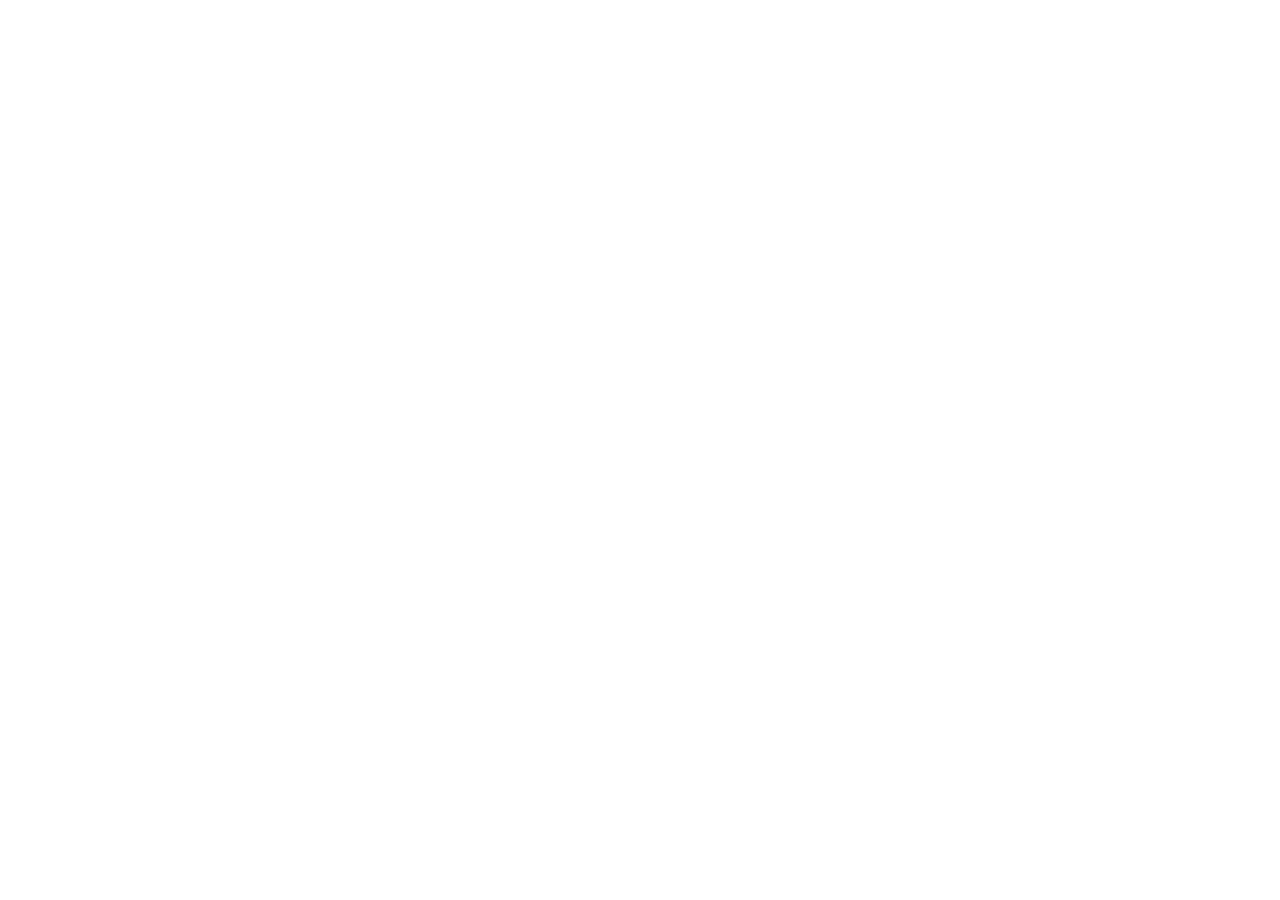
==== index.html @ 92afe6fb "Task Done" ====
<!DOCTYPE html>
<html lang="en">
<head>
     <meta charset="UTF-8">
     <meta name="viewport" content="width=device-width, initial-scale=1.0">
     <title>Document</title>
     <link rel="stylesheet" href="style.css">
</head>
<body>
          
     <script src="./app.js"></script>
</body>
</html>
---- style.css ----
*{
     margin: 0;
     padding: 0;
     box-sizing: border-box;
}
html, body{
     width: 100%;
     height: 100vh;
}
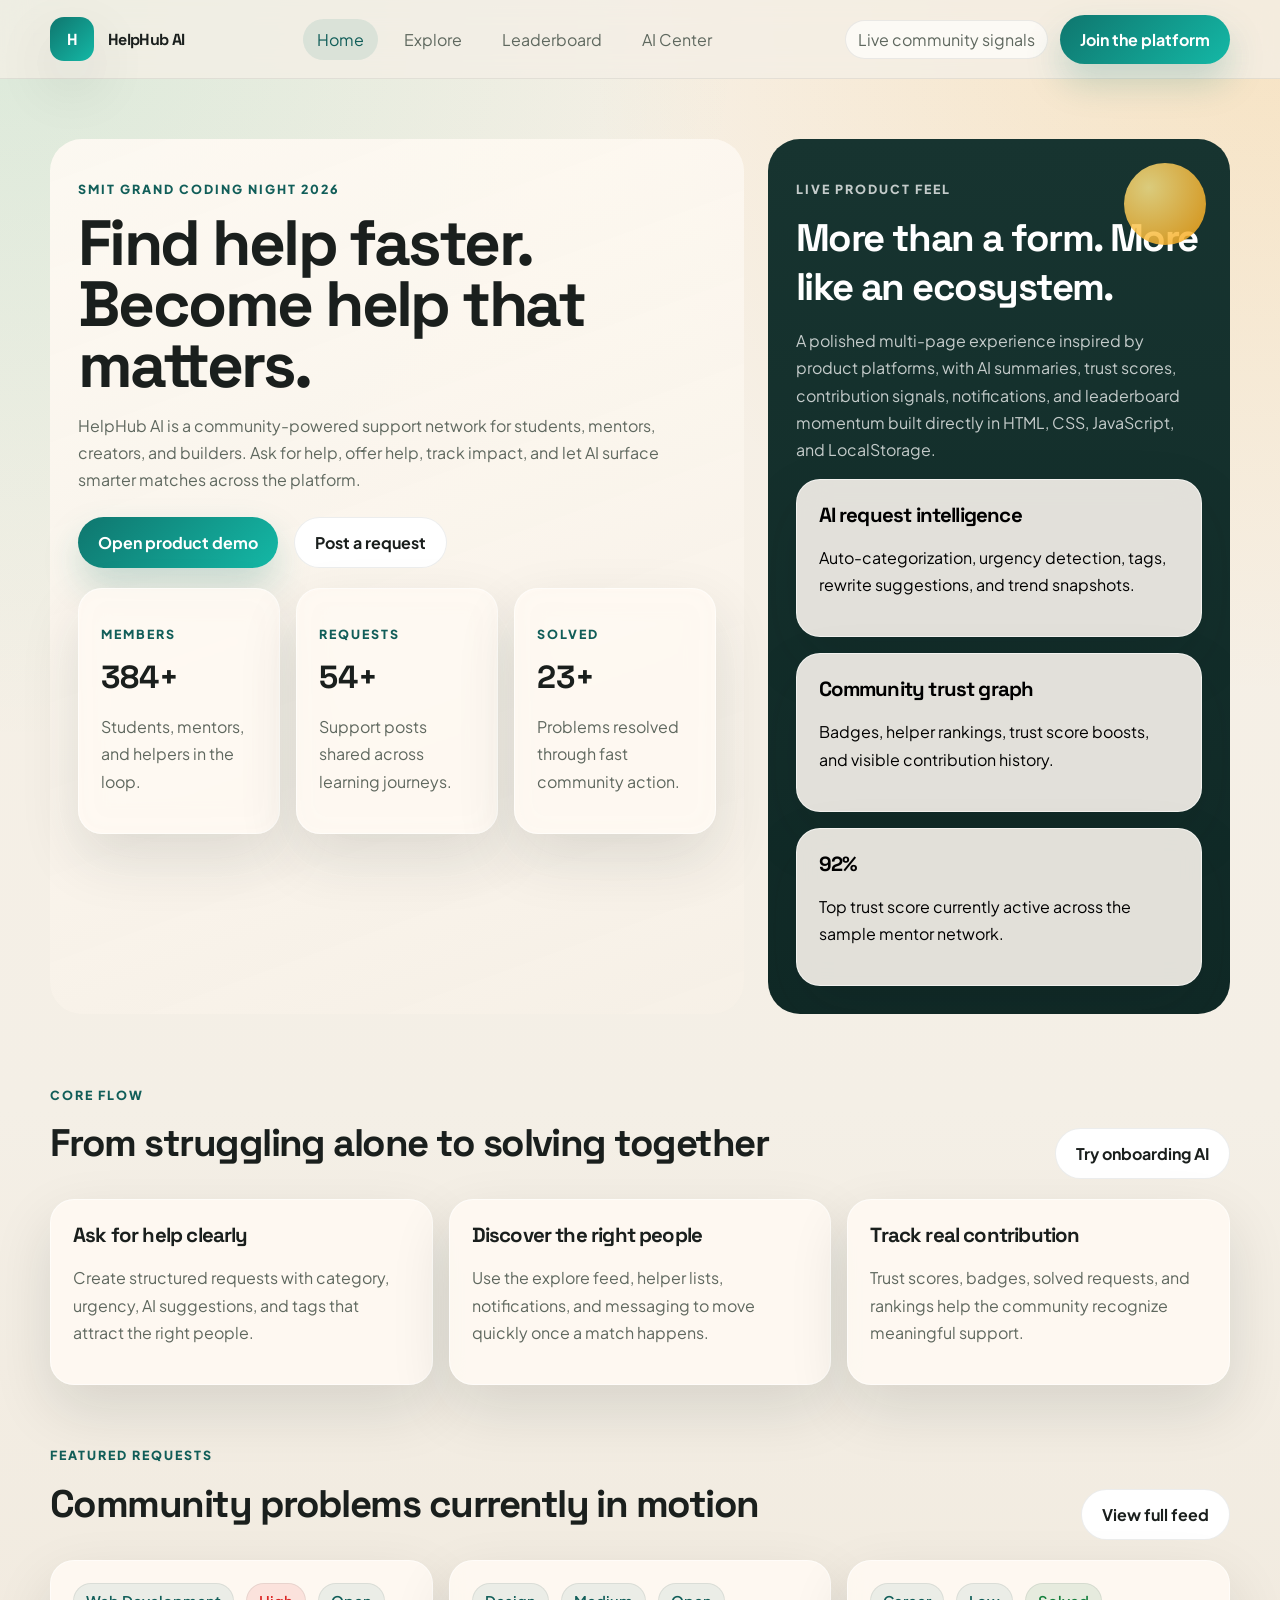
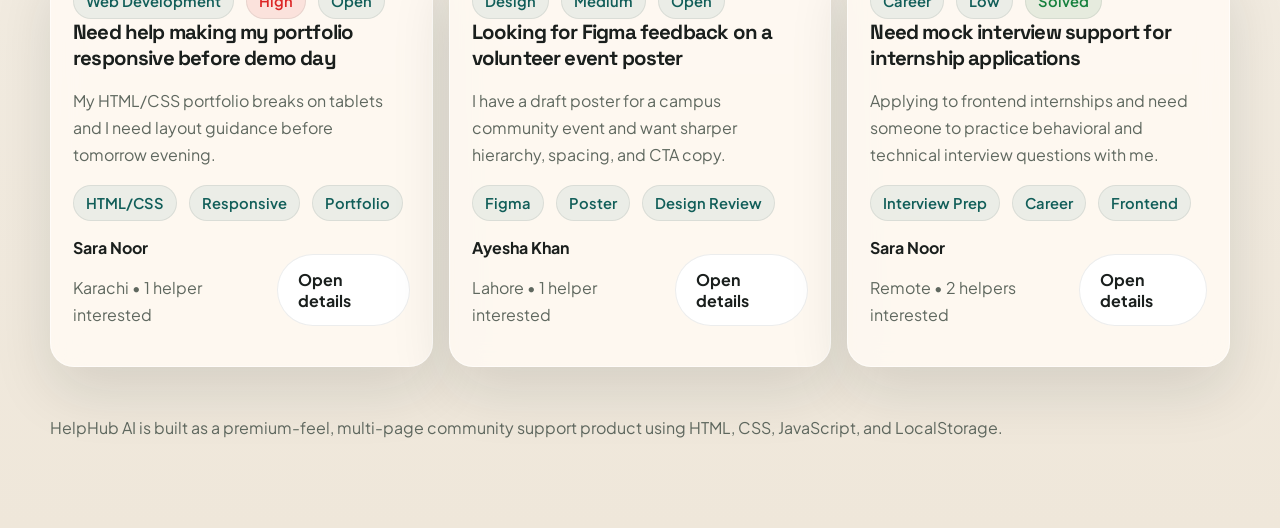
==== commit df6b1ad2: "Task Done" ====
--- a/index.html
+++ b/index.html
@@ -1,13 +1,871 @@
-<!DOCTYPE html>
 <html lang="en">
+
 <head>
      <meta charset="UTF-8">
      <meta name="viewport" content="width=device-width, initial-scale=1.0">
-     <title>Document</title>
-     <link rel="stylesheet" href="style.css">
+     <title>HelpHub AI | Community Support Platform</title>
+     <link rel="preconnect" href="https://fonts.googleapis.com">
+     <link rel="preconnect" href="https://fonts.gstatic.com" crossorigin="">
+     <link href="https://fonts.googleapis.com/css2?family=Plus+Jakarta+Sans:wght@400;500;600;700;800&amp;family=Space+Grotesk:wght@500;700&amp;display=swap"
+          rel="stylesheet">
+     <link rel="stylesheet" href="./style.css">
+     <style>
+          ._button_10caf_25 {
+               border-radius: 8px;
+               border: unset;
+               cursor: pointer;
+               transition: .3s
+          }
+
+          ._button_10caf_25:disabled {
+               opacity: .3;
+               cursor: not-allowed
+          }
+
+          ._button_default_10caf_35 {
+               background: transparent;
+               color: #43434e
+          }
+
+          ._button_default_10caf_35:hover {
+               background: #f3f4f7
+          }
+
+          ._button_default_10caf_35:active {
+               background: #8e8e8e
+          }
+
+          ._button_default_10caf_35 ._svg_10caf_45 * {
+               fill: #43434e
+          }
+
+          ._button_primary_10caf_48 {
+               background: #007eff;
+               color: #fff
+          }
+
+          ._button_primary_10caf_48:hover {
+               background: #3398ff
+          }
+
+          ._button_primary_10caf_48:active {
+               background: #66b2ff
+          }
+
+          ._button_primary_10caf_48 ._svg_10caf_45 * {
+               fill: #fff
+          }
+
+          ._button_link_10caf_61 {
+               background: transparent;
+               color: #007eff
+          }
+
+          ._button_link_10caf_61:hover {
+               color: #3398ff
+          }
+
+          ._button_link_10caf_61:active {
+               color: #66b2ff
+          }
+
+          ._button_link_10caf_61 ._svg_10caf_45 * {
+               fill: #007eff
+          }
+
+          ._button_link_10caf_61 ._svg_10caf_45 *:hover {
+               fill: #3398ff
+          }
+
+          ._button_link_10caf_61 ._svg_10caf_45 *:active {
+               fill: #66b2ff
+          }
+
+          ._button_large_10caf_80 {
+               padding: 12px 16px
+          }
+
+          ._button_large_10caf_80 * {
+               font-size: 16px
+          }
+
+          ._button_medium_10caf_86 {
+               padding: 8px 16px
+          }
+
+          ._button_medium_10caf_86 * {
+               font-size: 16px
+          }
+
+          ._button_small_10caf_92 {
+               padding: 4px;
+               min-height: 24px
+          }
+
+          ._button_small_10caf_92 * {
+               font-size: 12px
+          }
+
+          ._flexBox_9xdww_14 {
+               flex-flow: unset
+          }
+
+          ._gap_extraTiny_9xdww_18 {
+               gap: 2px
+          }
+
+          ._gap_tiny_9xdww_22 {
+               gap: 4px
+          }
+
+          ._gap_extraSmall_9xdww_26 {
+               gap: 6px
+          }
+
+          ._gap_small_9xdww_30 {
+               gap: 8px
+          }
+
+          ._gap_medium_9xdww_34 {
+               gap: 16px
+          }
+
+          ._gap_normal_9xdww_38 {
+               gap: 24px
+          }
+
+          ._gap_large_9xdww_42 {
+               gap: 32px
+          }
+
+          ._gap_xLarge_9xdww_46 {
+               gap: 48px
+          }
+
+          ._gap_xxLarge_9xdww_50 {
+               gap: 56px
+          }
+
+          ._gap_extraLarge_9xdww_54 {
+               gap: 64px
+          }
+
+          ._column_9xdww_58 {
+               flex-direction: column !important
+          }
+
+          ._flexWrap_9xdww_62 {
+               flex-wrap: wrap
+          }
+
+          ._popover_12uvb_1 {
+               position: fixed;
+               padding: 8px 10px;
+               z-index: 2147483647;
+               background: #31363de6;
+               border-radius: 4px;
+               color: #fff;
+               font-size: 14px
+          }
+
+          ._buttons_12uvb_11 {
+               position: fixed;
+               top: 0;
+               right: 0;
+               padding: 8px;
+               z-index: 2147483647
+          }
+
+          ._popup_hcu7e_1 {
+               position: fixed;
+               z-index: 2147483649;
+               background: #ffffffe6;
+               border-radius: 4px;
+               color: #000;
+               font-size: 14px;
+               line-height: 1.286;
+               width: 350px;
+               -webkit-backdrop-filter: blur(2px);
+               backdrop-filter: blur(2px);
+               box-shadow: 0 0 7px -5px #000
+          }
+
+          ._popup_hcu7e_1:before {
+               border-color: rgba(255, 255, 255, .9) transparent;
+               border-width: 0 7px 7px 7px;
+               left: 7px;
+               top: -7px;
+               border-style: solid;
+               content: ".";
+               display: block;
+               height: 0;
+               position: absolute;
+               text-indent: -30000px;
+               width: 0
+          }
+
+          ._color_hcu7e_27 {
+               width: 20px;
+               height: 20px;
+               cursor: pointer;
+               flex-shrink: 0
+          }
+
+          ._styleContainer_hcu7e_34 {
+               white-space: nowrap;
+               overflow: hidden;
+               text-overflow: ellipsis
+          }
+
+          ._extraTiny_dg7lc_14 {
+               padding: 2px
+          }
+
+          ._extraTinyVR_dg7lc_18 {
+               padding-top: 2px;
+               padding-bottom: 2px
+          }
+
+          ._extraTinyHR_dg7lc_23 {
+               padding-left: 2px;
+               padding-right: 2px
+          }
+
+          ._extraTinyTop_dg7lc_28 {
+               padding-top: 2px
+          }
+
+          ._extraTinyRight_dg7lc_32 {
+               padding-right: 2px
+          }
+
+          ._extraTinyBottom_dg7lc_36 {
+               padding-bottom: 2px
+          }
+
+          ._extraTinyLeft_dg7lc_40 {
+               padding-left: 2px
+          }
+
+          ._tiny_dg7lc_44 {
+               padding: 4px
+          }
+
+          ._tinyVR_dg7lc_48 {
+               padding-top: 4px;
+               padding-bottom: 4px
+          }
+
+          ._tinyHR_dg7lc_53 {
+               padding-left: 4px;
+               padding-right: 4px
+          }
+
+          ._tinyTop_dg7lc_58 {
+               padding-top: 4px
+          }
+
+          ._tinyRight_dg7lc_62 {
+               padding-right: 4px
+          }
+
+          ._tinyBottom_dg7lc_66 {
+               padding-bottom: 4px
+          }
+
+          ._tinyLeft_dg7lc_70 {
+               padding-left: 4px
+          }
+
+          ._extraSmall_dg7lc_74 {
+               padding: 6px
+          }
+
+          ._extraSmallVR_dg7lc_78 {
+               padding-top: 6px;
+               padding-bottom: 6px
+          }
+
+          ._extraSmallHR_dg7lc_83 {
+               padding-left: 6px;
+               padding-right: 6px
+          }
+
+          ._extraSmallTop_dg7lc_88 {
+               padding-top: 6px
+          }
+
+          ._extraSmallRight_dg7lc_92 {
+               padding-right: 6px
+          }
+
+          ._extraSmallBottom_dg7lc_96 {
+               padding-bottom: 6px
+          }
+
+          ._extraSmallLeft_dg7lc_100 {
+               padding-left: 6px
+          }
+
+          ._small_dg7lc_104 {
+               padding: 8px
+          }
+
+          ._smallVR_dg7lc_108 {
+               padding-top: 8px;
+               padding-bottom: 8px
+          }
+
+          ._smallHR_dg7lc_113 {
+               padding-left: 8px;
+               padding-right: 8px
+          }
+
+          ._smallTop_dg7lc_118 {
+               padding-top: 8px
+          }
+
+          ._smallRight_dg7lc_122 {
+               padding-right: 8px
+          }
+
+          ._smallBottom_dg7lc_126 {
+               padding-bottom: 8px
+          }
+
+          ._smallLeft_dg7lc_130 {
+               padding-left: 8px
+          }
+
+          ._medium_dg7lc_134 {
+               padding: 16px
+          }
+
+          ._mediumVR_dg7lc_138 {
+               padding-top: 16px;
+               padding-bottom: 16px
+          }
+
+          ._mediumHR_dg7lc_143 {
+               padding-left: 16px;
+               padding-right: 16px
+          }
+
+          ._mediumTop_dg7lc_148 {
+               padding-top: 16px
+          }
+
+          ._mediumRight_dg7lc_152 {
+               padding-right: 16px
+          }
+
+          ._mediumBottom_dg7lc_156 {
+               padding-bottom: 16px
+          }
+
+          ._mediumLeft_dg7lc_160 {
+               padding-left: 16px
+          }
+
+          ._normal_dg7lc_164 {
+               padding: 24px
+          }
+
+          ._normalVR_dg7lc_168 {
+               padding-top: 24px;
+               padding-bottom: 24px
+          }
+
+          ._normalHR_dg7lc_173 {
+               padding-left: 24px;
+               padding-right: 24px
+          }
+
+          ._normalTop_dg7lc_178 {
+               padding-top: 24px
+          }
+
+          ._normalRight_dg7lc_182 {
+               padding-right: 24px
+          }
+
+          ._normalBottom_dg7lc_186 {
+               padding-bottom: 24px
+          }
+
+          ._normalLeft_dg7lc_190 {
+               padding-left: 24px
+          }
+
+          ._large_dg7lc_194 {
+               padding: 32px
+          }
+
+          ._largeVR_dg7lc_198 {
+               padding-top: 32px;
+               padding-bottom: 32px
+          }
+
+          ._largeHR_dg7lc_203 {
+               padding-left: 32px;
+               padding-right: 32px
+          }
+
+          ._largeTop_dg7lc_208 {
+               padding-top: 32px
+          }
+
+          ._largeRight_dg7lc_212 {
+               padding-right: 32px
+          }
+
+          ._largeBottom_dg7lc_216 {
+               padding-bottom: 32px
+          }
+
+          ._largeLeft_dg7lc_220 {
+               padding-left: 32px
+          }
+
+          ._xLarge_dg7lc_224 {
+               padding: 48px
+          }
+
+          ._xLargeVR_dg7lc_228 {
+               padding-top: 48px;
+               padding-bottom: 48px
+          }
+
+          ._xLargeHR_dg7lc_233 {
+               padding-left: 48px;
+               padding-right: 48px
+          }
+
+          ._xLargeTop_dg7lc_238 {
+               padding-top: 48px
+          }
+
+          ._xLargeRight_dg7lc_242 {
+               padding-right: 48px
+          }
+
+          ._xLargeBottom_dg7lc_246 {
+               padding-bottom: 48px
+          }
+
+          ._xLargeLeft_dg7lc_250 {
+               padding-left: 48px
+          }
+
+          ._xxLarge_dg7lc_254 {
+               padding: 56px
+          }
+
+          ._xxLargeVR_dg7lc_258 {
+               padding-top: 56px;
+               padding-bottom: 56px
+          }
+
+          ._xxLargeHR_dg7lc_263 {
+               padding-left: 56px;
+               padding-right: 56px
+          }
+
+          ._xxLargeTop_dg7lc_268 {
+               padding-top: 56px
+          }
+
+          ._xxLargeRight_dg7lc_272 {
+               padding-right: 56px
+          }
+
+          ._xxLargeBottom_dg7lc_276 {
+               padding-bottom: 56px
+          }
+
+          ._xxLargeLeft_dg7lc_280 {
+               padding-left: 56px
+          }
+
+          ._extraLarge_dg7lc_284 {
+               padding: 64px
+          }
+
+          ._extraLargeVR_dg7lc_288 {
+               padding-top: 64px;
+               padding-bottom: 64px
+          }
+
+          ._extraLargeHR_dg7lc_293 {
+               padding-left: 64px;
+               padding-right: 64px
+          }
+
+          ._extraLargeTop_dg7lc_298 {
+               padding-top: 64px
+          }
+
+          ._extraLargeRight_dg7lc_302 {
+               padding-right: 64px
+          }
+
+          ._extraLargeBottom_dg7lc_306 {
+               padding-bottom: 64px
+          }
+
+          ._extraLargeLeft_dg7lc_310 {
+               padding-left: 64px
+          }
+
+          ._size_tiny_ldink_23,
+          ._size_tiny_ldink_23 * {
+               font-size: 12px
+          }
+
+          ._size_small_ldink_27,
+          ._size_small_ldink_27 * {
+               font-size: 16px
+          }
+
+          ._size_medium_ldink_31,
+          ._size_medium_ldink_31 * {
+               font-size: 18px
+          }
+
+          ._size_large_ldink_35,
+          ._size_large_ldink_35 * {
+               font-size: 32px
+          }
+
+          ._weight_thin_ldink_39,
+          ._weight_thin_ldink_39 * {
+               font-weight: 100
+          }
+
+          ._weight_extraLight_ldink_43,
+          ._weight_extraLight_ldink_43 * {
+               font-weight: 200
+          }
+
+          ._weight_light_ldink_47,
+          ._weight_light_ldink_47 * {
+               font-weight: 300
+          }
+
+          ._weight_normal_ldink_51,
+          ._weight_normal_ldink_51 * {
+               font-weight: 400
+          }
+
+          ._weight_medium_ldink_55,
+          ._weight_medium_ldink_55 * {
+               font-weight: 500
+          }
+
+          ._weight_semiBold_ldink_59,
+          ._weight_semiBold_ldink_59 * {
+               font-weight: 600
+          }
+
+          ._weight_bold_ldink_63,
+          ._weight_bold_ldink_63 * {
+               font-weight: 700
+          }
+
+          ._weight_extraBold_ldink_67,
+          ._weight_extraBold_ldink_67 * {
+               font-weight: 800
+          }
+
+          ._lineHeight_ldink_71 {
+               line-height: 100%
+          }
+
+          ._secondary_ldink_75 {
+               color: #8e8e8e
+          }
+
+          ._modal_ib2ay_25 {
+               position: fixed;
+               top: 0;
+               left: 0;
+               width: 100%;
+               height: 100%;
+               display: flex;
+               justify-content: center;
+               align-items: center;
+               z-index: 2147483649
+          }
+
+          ._modal_ib2ay_25 ._background_ib2ay_36 {
+               position: absolute;
+               top: 0;
+               left: 0;
+               width: 100%;
+               height: 100%;
+               transition: .3s;
+               opacity: 0;
+               overflow: auto;
+               background-color: color-mix(in srgb, #000000 60%, white 0%);
+               -webkit-backdrop-filter: blur(2px);
+               backdrop-filter: blur(2px)
+          }
+
+          ._modal_ib2ay_25 ._window_ib2ay_48 {
+               min-width: 280px;
+               max-width: 560px;
+               background: #fff;
+               border-radius: 6px;
+               padding: 16px;
+               z-index: 1;
+               position: relative;
+               opacity: 0;
+               transform: scale(.01);
+               transition: .3s;
+               display: flex;
+               flex-direction: column;
+               box-shadow: 0 2px 6px 2px #00000026, 0 1px 2px #0000004d;
+               overflow: auto
+          }
+
+          ._modal_ib2ay_25 ._window_ib2ay_48 ._loading_ib2ay_64 {
+               position: absolute;
+               width: 100%;
+               height: 100%;
+               top: 0;
+               left: 0;
+               background: #000000b3
+          }
+
+          ._modal_ib2ay_25 ._window_ib2ay_48 ._loading_ib2ay_64 img {
+               width: 100px
+          }
+
+          ._modal_visible_ib2ay_76 ._background_ib2ay_36 {
+               opacity: 1
+          }
+
+          ._modal_visible_ib2ay_76 ._window_ib2ay_48 {
+               opacity: 1;
+               transform: scale(1)
+          }
+
+          ._modal_hidden_ib2ay_83 ._background_ib2ay_36 {
+               opacity: 0
+          }
+
+          ._modal_hidden_ib2ay_83 ._window_ib2ay_48 {
+               opacity: 0;
+               transform: scale(.01)
+          }
+
+          ._modal_hiddenDone_ib2ay_90 ._background_ib2ay_36 {
+               opacity: 0
+          }
+
+          ._modal_hiddenDone_ib2ay_90 ._window_ib2ay_48 {
+               opacity: 0;
+               transform: scale(.01)
+          }
+
+          ._color_13dyv_1 {
+               padding: 0 8px;
+               border-radius: 8px;
+               width: 100%;
+               box-shadow: 0 0 7px -5px #000;
+               font-weight: 800;
+               flex-shrink: 0
+          }
+     </style>
 </head>
-<body>
-          
-     <script src="./app.js"></script>
+
+<body data-page="landing" cz-shortcut-listen="true">
+     <div class="navbar">
+          <header class="header">
+               <div class="container nav">
+                    <a class="brand" href="#"><span class="brand-logo">H</span><span>HelpHub AI</span></a>
+                    <nav class="nav-links">
+                         <a data-nav="landing" href="#" class="active">Home</a>
+                         <a href="./Assets/Explore.html">Explore</a>
+                         <a href="./Assets/leaderboard.html">Leaderboard</a>
+                         <a href="./Assets/AI-center.html">AI Center</a>
+                    </nav>
+                    <div class="nav-actions">
+                         <a class="community" href="./Assets/notifications.html">Live community signals</a>
+                         <a class="btn btn-primary" href="./Assets/form.html">Join the platform</a>
+                    </div>
+               </div>
+          </header>
+          <main>
+               <section class="hero-section">
+                    <div class="container hero-container">
+                         <div class="hero-div fade-in">
+                              <p class="coding-night">SMIT Grand Coding Night 2026</p>
+                              <h1>Find help faster. Become help that matters.</h1>
+                              <p>HelpHub AI is a community-powered support network for students, mentors, creators, and
+                                   builders. Ask for help, offer help, track impact, and let AI surface smarter matches
+                                   across the platform.</p>
+                              <div class="hero-btns">
+                                   <a class="btn btn-primary" href="./Assets/dashboard.html">Open product demo</a>
+                                   <a class="btn btn-secondary" href="./Assets/create-requests.html">Post a request</a>
+                              </div>
+                              <div class="analytics-grid">
+                                   <div class="analytics-card">
+                                        <p class="coding-night">Members</p>
+                                        <div class="analytics-value">384+</div>
+                                        <p>Students, mentors, and helpers in the loop.</p>
+                                   </div>
+                                   <div class="analytics-card">
+                                        <p class="coding-night">Requests</p>
+                                        <div class="analytics-value">54+</div>
+                                        <p>Support posts shared across learning journeys.</p>
+                                   </div>
+                                   <div class="analytics-card">
+                                        <p class="coding-night">Solved</p>
+                                        <div class="analytics-value">23+</div>
+                                        <p>Problems resolved through fast community action.</p>
+                                   </div>
+                              </div>
+                         </div>
+                         <div class="hero-panel fade-in">
+                              <span class="circle"></span>
+                              <p class="coding-night">Live product feel</p>
+                              <h2>More than a form. More like an ecosystem.</h2>
+                              <p>A polished multi-page experience inspired by product platforms, with AI summaries,
+                                   trust scores, contribution signals, notifications, and leaderboard momentum built
+                                   directly in HTML, CSS, JavaScript, and LocalStorage.</p>
+                              <div class="cards">
+                                   <div class="card" style="color: black;">
+                                        <h3>AI request intelligence</h3>
+                                        <p style="color: black;">Auto-categorization, urgency detection, tags, rewrite
+                                             suggestions, and trend snapshots.</p>
+                                   </div>
+                                   <div class="card" style="color: black;">
+                                        <h3>Community trust graph</h3>
+                                        <p style="color: black;">Badges, helper rankings, trust score boosts, and
+                                             visible contribution history.</p>
+                                   </div>
+                                   <div class="card" style="color: black;">
+                                        <h3 data-top-score="">92%</h3>
+                                        <p style="color: black;">Top trust score currently active across the sample
+                                             mentor network.</p>
+                                   </div>
+                              </div>
+                         </div>
+                    </div>
+               </section>
+               <section class="section">
+                    <div class="container">
+                         <div class="section-head">
+                              <div>
+                                   <p class="core">Core flow</p>
+                                   <h2>From struggling alone to solving together</h2>
+                              </div>
+                              <a class="btn btn-secondary" href="./Assets/onboarding.html">Try onboarding AI</a>
+                         </div>
+                         <div class="small-cards">
+                              <article class="card fade-in">
+                                   <h3>Ask for help clearly</h3>
+                                   <p>Create structured requests with category, urgency, AI suggestions, and tags that
+                                        attract the right people.</p>
+                              </article>
+                              <article class="card fade-in">
+                                   <h3>Discover the right people</h3>
+                                   <p>Use the explore feed, helper lists, notifications, and messaging to move quickly
+                                        once a match happens.</p>
+                              </article>
+                              <article class="card fade-in">
+                                   <h3>Track real contribution</h3>
+                                   <p>Trust scores, badges, solved requests, and rankings help the community recognize
+                                        meaningful support.</p>
+                              </article>
+                         </div>
+                    </div>
+               </section>
+               <section class="section">
+                    <div class="container">
+                         <div class="section-head">
+                              <div>
+                                   <p class="core">Featured requests</p>
+                                   <h2>Community problems currently in motion</h2>
+                              </div>
+                              <a class="btn btn-secondary" href="./Assets/Explore.html">View full feed</a>
+                         </div>
+                         <div class="small-cards" data-featured-requests="">
+                              <article class="card-request fade-in">
+                                   <div class="card-somedetails">
+                                        <span class="tag">Web Development</span>
+                                        <span class="tag red">High</span>
+                                        <span class="tag ">Open</span>
+                                   </div>
+                                   <h3>Need help making my portfolio responsive before demo day</h3>
+                                   <p>My HTML/CSS portfolio breaks on tablets and I need layout guidance before tomorrow
+                                        evening.</p>
+                                   <div class="tag-row"><span class="tag">HTML/CSS</span><span
+                                             class="tag">Responsive</span><span class="tag">Portfolio</span></div>
+                                   <div class="list-item" style="padding-bottom:0;border-bottom:0;">
+                                        <div>
+                                             <strong>Sara Noor</strong>
+                                             <p>Karachi • 1 helper interested</p>
+                                        </div>
+                                        <a class="btn btn-secondary" href="./Assets/request-1.html">Open
+                                             details</a>
+                                   </div>
+                              </article>
+
+                              <article class="card-request fade-in">
+                                   <div class="card-somedetails">
+                                        <span class="tag">Design</span>
+                                        <span class="tag ">Medium</span>
+                                        <span class="tag ">Open</span>
+                                   </div>
+                                   <h3>Looking for Figma feedback on a volunteer event poster</h3>
+                                   <p>I have a draft poster for a campus community event and want sharper hierarchy,
+                                        spacing, and CTA copy.</p>
+                                   <div class="tag-row"><span class="tag">Figma</span><span
+                                             class="tag">Poster</span><span class="tag">Design Review</span></div>
+                                   <div class="list-item" style="padding-bottom:0;border-bottom:0;">
+                                        <div>
+                                             <strong>Ayesha Khan</strong>
+                                             <p>Lahore • 1 helper interested</p>
+                                        </div>
+                                        <a class="btn btn-secondary" href="./Assets/request-2.html">Open
+                                             details</a>
+                                   </div>
+                              </article>
+
+                              <article class="card-request fade-in">
+                                   <div class="card-somedetails">
+                                        <span class="tag">Career</span>
+                                        <span class="tag ">Low</span>
+                                        <span class="tag green">Solved</span>
+                                   </div>
+                                   <h3>Need mock interview support for internship applications</h3>
+                                   <p>Applying to frontend internships and need someone to practice behavioral and
+                                        technical interview questions with me.</p>
+                                   <div class="tag-row"><span class="tag">Interview Prep</span><span
+                                             class="tag">Career</span><span class="tag">Frontend</span></div>
+                                   <div class="list-item" style="padding-bottom:0;border-bottom:0;">
+                                        <div>
+                                             <strong>Sara Noor</strong>
+                                             <p>Remote • 2 helpers interested</p>
+                                        </div>
+                                        <a class="btn btn-secondary" href="./Assets/request-3.html">Open
+                                             details</a>
+                                   </div>
+                              </article>
+                         </div>
+                    </div>
+               </section>
+          </main>
+          <footer class="footer">
+               <div class="container">HelpHub AI is built as a premium-feel, multi-page community support product using
+                    HTML, CSS, JavaScript, and LocalStorage.</div>
+          </footer>
+     </div>
+
+
 </body>
+<div></div>
+
 </html>
--- a/style.css
+++ b/style.css
@@ -1,9 +1,619 @@
-*{
-     margin: 0;
-     padding: 0;
-     box-sizing: border-box;
-}
-html, body{
-     width: 100%;
-     height: 100vh;
-}
+:root {
+  --bg: #f4efe6;
+  --surface: rgba(255, 250, 243, 0.88);
+  --surface-strong: #fffaf3;
+  --surface-dark: #1d2d2a;
+  --text: #1a1f1d;
+  --muted: #5f685f;
+  --line: rgba(34, 54, 47, 0.1);
+  --primary: #0f766e;
+  --primary-strong: #115e59;
+  --accent: #f59e0b;
+  --danger: #dc2626;
+  --success: #15803d;
+  --shadow: 0 24px 60px rgba(17, 33, 29, 0.12);
+  --radius-xl: 32px;
+  --radius-lg: 22px;
+  --container: 1180px;
+  --heading-font: "Space Grotesk", "Segoe UI", sans-serif;
+  --body-font: "Plus Jakarta Sans", "Segoe UI", sans-serif;
+}
+
+* {
+  box-sizing: border-box;
+}
+html {
+  scroll-behavior: smooth;
+}
+body {
+  margin: 0;
+  font-family: var(--body-font);
+  color: var(--text);
+  background:
+    radial-gradient(
+      circle at top left,
+      rgba(16, 185, 129, 0.12),
+      transparent 30%
+    ),
+    radial-gradient(
+      circle at top right,
+      rgba(245, 158, 11, 0.16),
+      transparent 28%
+    ),
+    linear-gradient(180deg, #f7f0e6 0%, #f4efe6 52%, #efe7da 100%);
+  min-height: 100vh;
+}
+a {
+  color: inherit;
+  text-decoration: none;
+}
+img {
+  max-width: 100%;
+  display: block;
+}
+button,
+input,
+select,
+textarea {
+  font: inherit;
+}
+.container {
+  width: min(var(--container), calc(100% - 32px));
+  margin: 0 auto;
+}
+.navbar {
+  padding-bottom: 48px;
+}
+.home {
+     background: rgba(15, 118, 110, 0.1);;
+     color: var(--primary-strong) !important;
+}
+.header {
+  position: sticky;
+  top: 0;
+  z-index: 20;
+  backdrop-filter: blur(14px);
+  background: rgba(244, 239, 230, 0.78);
+  border-bottom: 1px solid rgba(29, 45, 42, 0.08);
+}
+.nav {
+  display: flex;
+  align-items: center;
+  justify-content: space-between;
+  gap: 20px;
+  min-height: 78px;
+}
+.brand {
+  display: inline-flex;
+  align-items: center;
+  gap: 14px;
+  font-family: var(--heading-font);
+  font-weight: 700;
+  letter-spacing: -0.04em;
+}
+.brand-logo {
+  width: 44px;
+  height: 44px;
+  display: grid;
+  place-items: center;
+  border-radius: 14px;
+  background: linear-gradient(135deg, #0f766e 0%, #14b8a6 100%);
+  color: white;
+  box-shadow: var(--shadow);
+}
+.nav-links,
+.nav-actions,
+.tag-row,
+.info-row,
+.card-somedetails,
+.user-line,
+.row {
+  display: flex;
+  align-items: center;
+  gap: 12px;
+  flex-wrap: wrap;
+}
+.nav-links a {
+  padding: 10px 14px;
+  border-radius: 999px;
+  color: var(--muted);
+  transition: 0.2s ease;
+}
+.nav-links a:hover,
+.nav-links a.active {
+  background: rgba(15, 118, 110, 0.1);
+  color: var(--primary-strong);
+}
+.community,
+.tag {
+  display: inline-flex;
+  align-items: center;
+  gap: 8px;
+  padding: 8px 12px;
+  border-radius: 999px;
+  background: rgba(255, 255, 255, 0.65);
+  border: 1px solid rgba(17, 33, 29, 0.08);
+  color: var(--muted);
+}
+.tag {
+  background: rgba(15, 118, 110, 0.08);
+  color: var(--primary-strong);
+  font-size: 0.92rem;
+  font-weight: 600;
+}
+.tag.red {
+  background: rgba(220, 38, 38, 0.1);
+  color: var(--danger);
+}
+.tag.green {
+  background: rgba(21, 128, 61, 0.1);
+  color: var(--success);
+}
+.btn {
+  display: inline-flex;
+  align-items: center;
+  justify-content: center;
+  gap: 10px;
+  border: 0;
+  border-radius: 999px;
+  padding: 14px 20px;
+  font-weight: 700;
+  cursor: pointer;
+  transition:
+    transform 0.2s ease,
+    box-shadow 0.2s ease,
+    background 0.2s ease;
+}
+.btn:hover {
+  transform: translateY(-2px);
+}
+.btn-primary {
+  background: linear-gradient(135deg, var(--primary) 0%, #14b8a6 100%);
+  color: white;
+  box-shadow: 0 18px 36px rgba(15, 118, 110, 0.22);
+}
+.btn-secondary {
+  background: white;
+  color: var(--text);
+  border: 1px solid rgba(17, 33, 29, 0.08);
+}
+.hero-section {
+  padding: 60px 0 34px;
+}
+.hero-container,
+.two-col,
+.dashboard-grid,
+.detail-grid,
+.profile-grid,
+.admin-grid,
+.leader-grid,
+.form-section {
+  display: grid;
+  gap: 24px;
+}
+.hero-container,
+.two-col,
+.dashboard-grid,
+.detail-grid,
+.profile-grid,
+.admin-grid {
+  grid-template-columns: 1.2fr 0.8fr;
+}
+.leader-grid {
+  grid-template-columns: 1fr 1fr;
+}
+.form-section {
+  grid-template-columns: 0.84fr 1.16fr;
+}
+.glass-card,
+.area,
+.analytics-card,
+.card,
+.card-request,
+.timeline-item,
+.badge-card,
+.auth-card,
+.form-card {
+  background: var(--surface);
+  border: 1px solid rgba(255, 255, 255, 0.58);
+  box-shadow: var(--shadow);
+  backdrop-filter: blur(14px);
+}
+.hero-div,
+.hero-panel,
+.area,
+.auth-card,
+.form-card {
+  border-radius: var(--radius-xl);
+  padding: 28px;
+}
+.hero-div {
+  background: linear-gradient(
+    160deg,
+    rgba(255, 250, 243, 0.9) 0%,
+    rgba(246, 240, 230, 0.85) 100%
+  );
+}
+.coding-night,
+.core {
+  text-transform: uppercase;
+  letter-spacing: 0.16em;
+  font-size: 0.78rem;
+  color: var(--primary-strong);
+  font-weight: 800;
+}
+h1,
+h2,
+h3,
+h4 {
+  margin: 0 0 12px;
+  font-family: var(--heading-font);
+  letter-spacing: -0.04em;
+}
+h1 {
+  font-size: clamp(2.7rem, 5vw, 5rem);
+  line-height: 0.95;
+}
+h2 {
+  font-size: clamp(1.8rem, 3vw, 3rem);
+}
+h3 {
+  font-size: 1.28rem;
+}
+p {
+  color: var(--muted);
+  line-height: 1.7;
+}
+.hero-btns,
+.analytics-grid,
+.small-cards,
+.mini-grid,
+.cards,
+.form-grid,
+.auth-grid,
+.profile-form,
+.notif-list,
+.rank-list,
+.helper-list,
+.message-list {
+  display: grid;
+  gap: 16px;
+}
+.hero-btns {
+  margin-top: 24px;
+  grid-template-columns: repeat(2, max-content);
+}
+.hero-panel {
+  position: relative;
+  overflow: hidden;
+  background: linear-gradient(180deg, #173430 0%, #102926 100%);
+  color: white;
+}
+.hero-panel p,
+.hero-page .area p,
+.auth-side p,
+.auth-side li {
+  color: rgba(255, 255, 255, 0.75);
+}
+.hero-area::after {
+  content: "";
+  position: absolute;
+  inset: auto -10% -32% auto;
+  width: 260px;
+  height: 260px;
+  background: radial-gradient(
+    circle,
+    rgba(20, 184, 166, 0.45),
+    transparent 65%
+  );
+}
+.circle {
+  position: absolute;
+  inset: 24px 24px auto auto;
+  width: 82px;
+  height: 82px;
+  border-radius: 50%;
+  background: radial-gradient(circle at 30% 30%, #fde68a, #f59e0b);
+  opacity: 0.85;
+}
+.analytics-grid {
+  margin-top: 20px;
+  grid-template-columns: repeat(3, 1fr);
+}
+.small-cards {
+  grid-template-columns: repeat(3, 1fr);
+}
+.mini-grid {
+  grid-template-columns: repeat(4, 1fr);
+}
+.analytics-card,
+.card,
+.card-request,
+.timeline-item,
+.badge-card {
+  border-radius: 24px;
+  padding: 22px;
+}
+.analytics-value {
+  font-family: var(--heading-font);
+  font-size: 2rem;
+  font-weight: 700;
+}
+.section {
+  padding: 24px 0;
+}
+.section-head {
+  display: flex;
+  align-items: end;
+  justify-content: space-between;
+  gap: 20px;
+  margin-bottom: 20px;
+}
+.hero-page {
+  padding: 36px 0 18px;
+}
+.hero-page .area {
+  background: linear-gradient(
+    140deg,
+    rgba(20, 29, 32, 0.93),
+    rgba(16, 26, 29, 0.88)
+  );
+  color: white;
+}
+.area,
+.auth-card,
+.form-card {
+  border: 1px solid rgba(255, 255, 255, 0.66);
+}
+.metric,
+.list-item,
+.rank-item,
+.helper-item,
+.notif-item,
+.message-item {
+  display: flex;
+  align-items: center;
+  justify-content: space-between;
+  gap: 14px;
+  padding: 16px 0;
+  border-bottom: 1px solid var(--line);
+}
+.list-item:last-child,
+.metric:last-child {
+  border-bottom: 0;
+}
+.rank-item,
+.helper-item,
+.notif-item,
+.message-item {
+  padding: 16px 18px;
+  border-radius: 18px;
+  background: rgba(255, 255, 255, 0.72);
+  border: 1px solid rgba(17, 33, 29, 0.06);
+}
+.progress {
+  height: 10px;
+  border-radius: 999px;
+  background: rgba(17, 33, 29, 0.08);
+  overflow: hidden;
+}
+.progress > span {
+  display: block;
+  height: 100%;
+  background: linear-gradient(90deg, var(--accent), var(--primary));
+}
+.form-grid,
+.auth-grid,
+.profile-form {
+  grid-template-columns: repeat(2, 1fr);
+}
+.field,
+.field-full {
+  display: grid;
+  gap: 8px;
+}
+.field label {
+     margin-top: 5%;
+     margin-bottom: 3%;
+}
+.field-full {
+  grid-column: 1 / -1;
+}
+label {
+  font-size: 0.94rem;
+  color: var(--muted);
+  font-weight: 700;
+}
+input,
+select,
+textarea {
+  width: 100%;
+  border: 1px solid rgba(17, 33, 29, 0.1);
+  background: rgba(255, 255, 255, 0.78);
+  color: var(--text);
+  padding: 14px 16px;
+  border-radius: 16px;
+  outline: none;
+}
+textarea {
+  min-height: 148px;
+  resize: vertical;
+}
+input:focus,
+select:focus,
+textarea:focus {
+  border-color: rgba(15, 118, 110, 0.45);
+  box-shadow: 0 0 0 4px rgba(15, 118, 110, 0.08);
+}
+.auth-layout {
+  min-height: calc(100vh - 79px);
+  display: grid;
+  place-items: center;
+  padding: 32px 0 48px;
+}
+.auth-wrap {
+  width: min(1120px, 100%);
+  display: grid;
+  gap: 24px;
+  grid-template-columns: 1fr 1fr;
+}
+.auth-card,
+.auth-side {
+  padding: 30px;
+}
+.auth-side {
+  border-radius: var(--radius-xl);
+  background: linear-gradient(155deg, #173430, #102926);
+  color: white;
+  position: relative;
+  overflow: hidden;
+}
+.auth-side ul {
+  padding-left: 20px;
+  line-height: 1.8;
+}
+.avatar {
+  width: 44px;
+  height: 44px;
+  border-radius: 50%;
+  display: grid;
+  place-items: center;
+  background: linear-gradient(135deg, var(--accent), #fb7185);
+  color: #1d1d1d;
+  font-family: var(--heading-font);
+  font-weight: 800;
+}
+.avatar.teal {
+  background: linear-gradient(135deg, #14b8a6, #0f766e);
+  color: white;
+}
+.avatar.dark {
+  background: linear-gradient(135deg, #2c3e50, #1f2937);
+  color: white;
+}
+.table {
+  width: 100%;
+  border-collapse: collapse;
+}
+.table th,
+.table td {
+  text-align: left;
+  padding: 14px 12px;
+  border-bottom: 1px solid var(--line);
+  vertical-align: top;
+}
+.table th {
+  color: var(--muted);
+  font-weight: 700;
+}
+.footer {
+  padding: 26px 0 42px;
+  color: var(--muted);
+}
+.center {
+  text-align: center;
+}
+.toast-wrap {
+  position: fixed;
+  right: 16px;
+  bottom: 16px;
+  z-index: 40;
+  display: grid;
+  gap: 10px;
+}
+.toast {
+  min-width: 260px;
+  max-width: 320px;
+  padding: 16px 18px;
+  border-radius: 18px;
+  background: #173430;
+  color: white;
+  box-shadow: var(--shadow);
+  animation: slideUp 0.3s ease;
+}
+@keyframes slideUp {
+  from {
+    opacity: 0;
+    transform: translateY(16px);
+  }
+  to {
+    opacity: 1;
+    transform: translateY(0);
+  }
+}
+.fade-in {
+  opacity: 0;
+  transform: translateY(16px);
+  animation: reveal 0.65s ease forwards;
+}
+.fade-in:nth-child(2) {
+  animation-delay: 0.08s;
+}
+.fade-in:nth-child(3) {
+  animation-delay: 0.16s;
+}
+.fade-in:nth-child(4) {
+  animation-delay: 0.24s;
+}
+@keyframes reveal {
+  to {
+    opacity: 1;
+    transform: translateY(0);
+  }
+}
+@media (max-width: 980px) {
+  .hero-container,
+  .two-col,
+  .dashboard-grid,
+  .detail-grid,
+  .profile-grid,
+  .form-section,
+  .leader-grid,
+  .admin-grid,
+  .auth-wrap {
+    grid-template-columns: 1fr;
+  }
+  .small-cards,
+  .mini-grid,
+  .analytics-grid,
+  .form-grid,
+  .auth-grid,
+  .profile-form {
+    grid-template-columns: 1fr 1fr;
+  }
+  .nav {
+    padding: 12px 0;
+    align-items: flex-start;
+    flex-direction: column;
+  }
+  .hero-btns {
+    grid-template-columns: 1fr;
+  }
+}
+@media (max-width: 680px) {
+  .small-cards,
+  .mini-grid,
+  .analytics-grid,
+  .form-grid,
+  .auth-grid,
+  .profile-form {
+    grid-template-columns: 1fr;
+  }
+  .container {
+    width: min(var(--container), calc(100% - 20px));
+  }
+  .hero-copy,
+  .hero-panel,
+  .area,
+  .auth-card,
+  .auth-side,
+  .form-card,
+  .analytics-card,
+  .card,
+  .card-request{
+    padding: 22px;
+  }
+  h1 {
+    font-size: 2.6rem;
+  }
+}
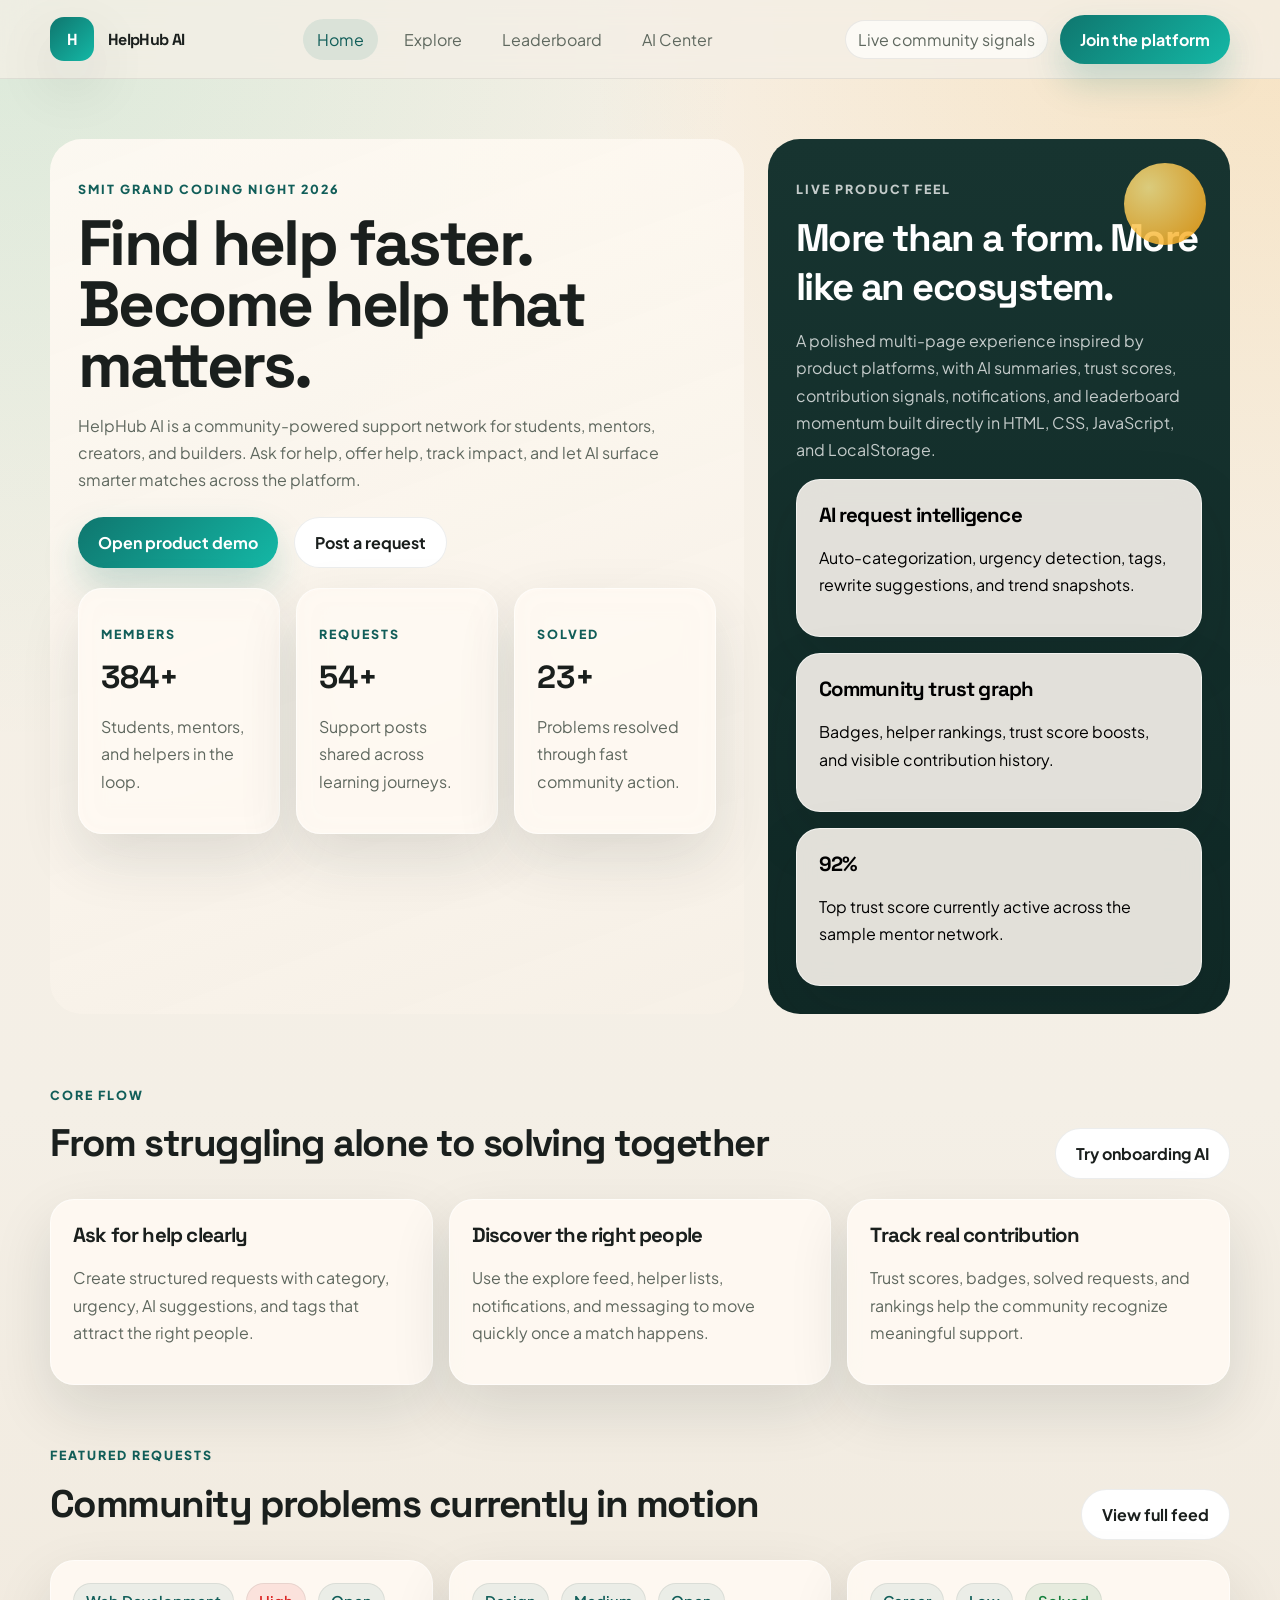
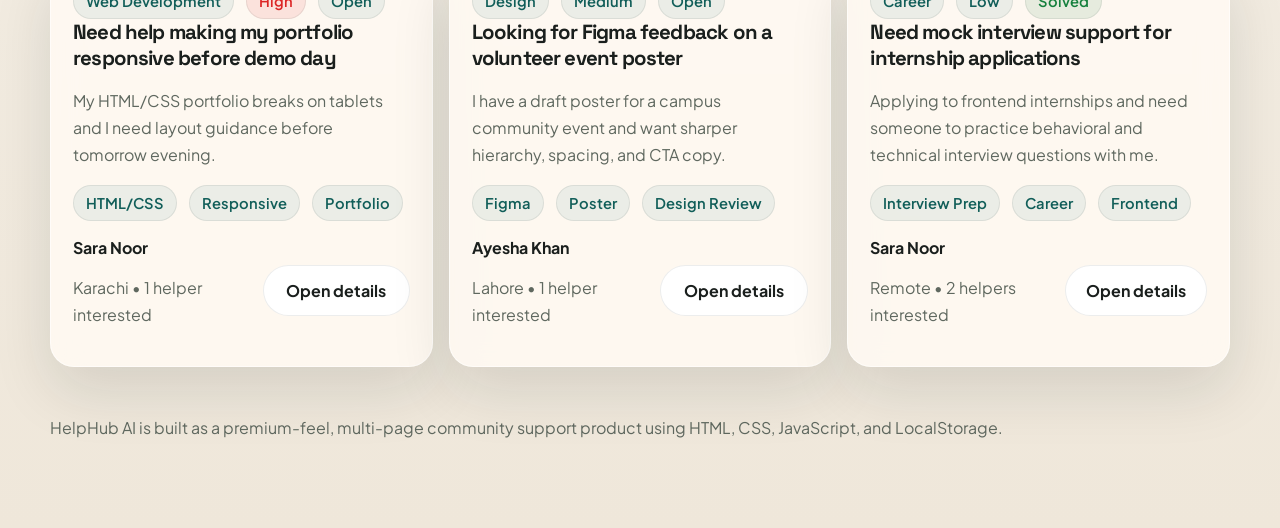
==== commit 4dab0324: "task Done" ====
--- a/index.html
+++ b/index.html
@@ -808,7 +808,7 @@
                                              <strong>Sara Noor</strong>
                                              <p>Karachi • 1 helper interested</p>
                                         </div>
-                                        <a class="btn btn-secondary" href="./Assets/request-1.html">Open
+                                        <a class="btn btn-secondary detail" href="./Assets/request-1.html">Open
                                              details</a>
                                    </div>
                               </article>
@@ -829,7 +829,7 @@
                                              <strong>Ayesha Khan</strong>
                                              <p>Lahore • 1 helper interested</p>
                                         </div>
-                                        <a class="btn btn-secondary" href="./Assets/request-2.html">Open
+                                        <a class="btn btn-secondary detail" href="./Assets/request-2.html">Open
                                              details</a>
                                    </div>
                               </article>
@@ -850,7 +850,7 @@
                                              <strong>Sara Noor</strong>
                                              <p>Remote • 2 helpers interested</p>
                                         </div>
-                                        <a class="btn btn-secondary" href="./Assets/request-3.html">Open
+                                        <a class="btn btn-secondary detail" href="./Assets/request-3.html">Open
                                              details</a>
                                    </div>
                               </article>
--- a/style.css
+++ b/style.css
@@ -167,6 +167,9 @@
 .btn:hover {
   transform: translateY(-2px);
 }
+.detail {
+     width: 50%;
+}
 .btn-primary {
   background: linear-gradient(135deg, var(--primary) 0%, #14b8a6 100%);
   color: white;
@@ -616,4 +619,16 @@
   h1 {
     font-size: 2.6rem;
   }
-}
+  .btn{
+     padding: 10px !important;
+     width: 40% !important;
+  }
+  .btn-primary{
+     padding: 10px !important;
+     width: 50% !important;
+  }
+  .nav-actions{
+     width: 100%;
+     margin: auto;
+  }
+}
